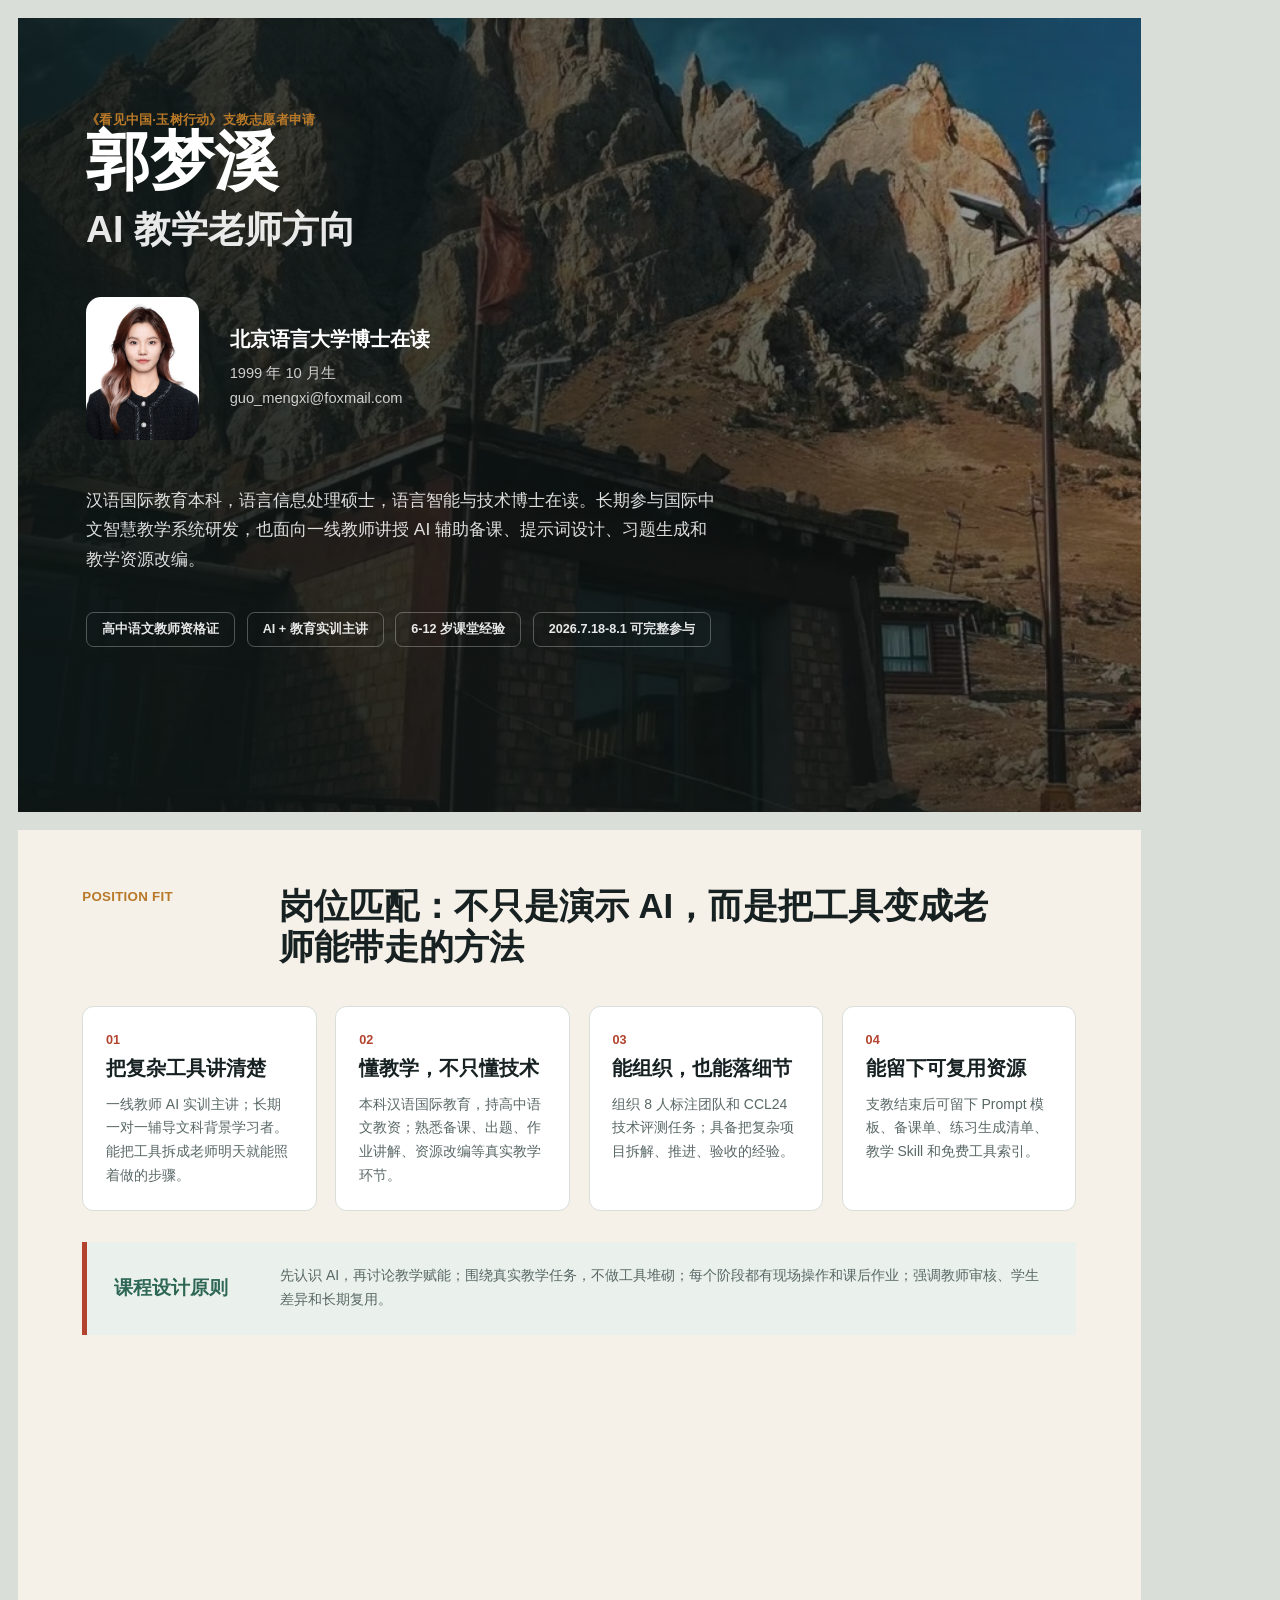
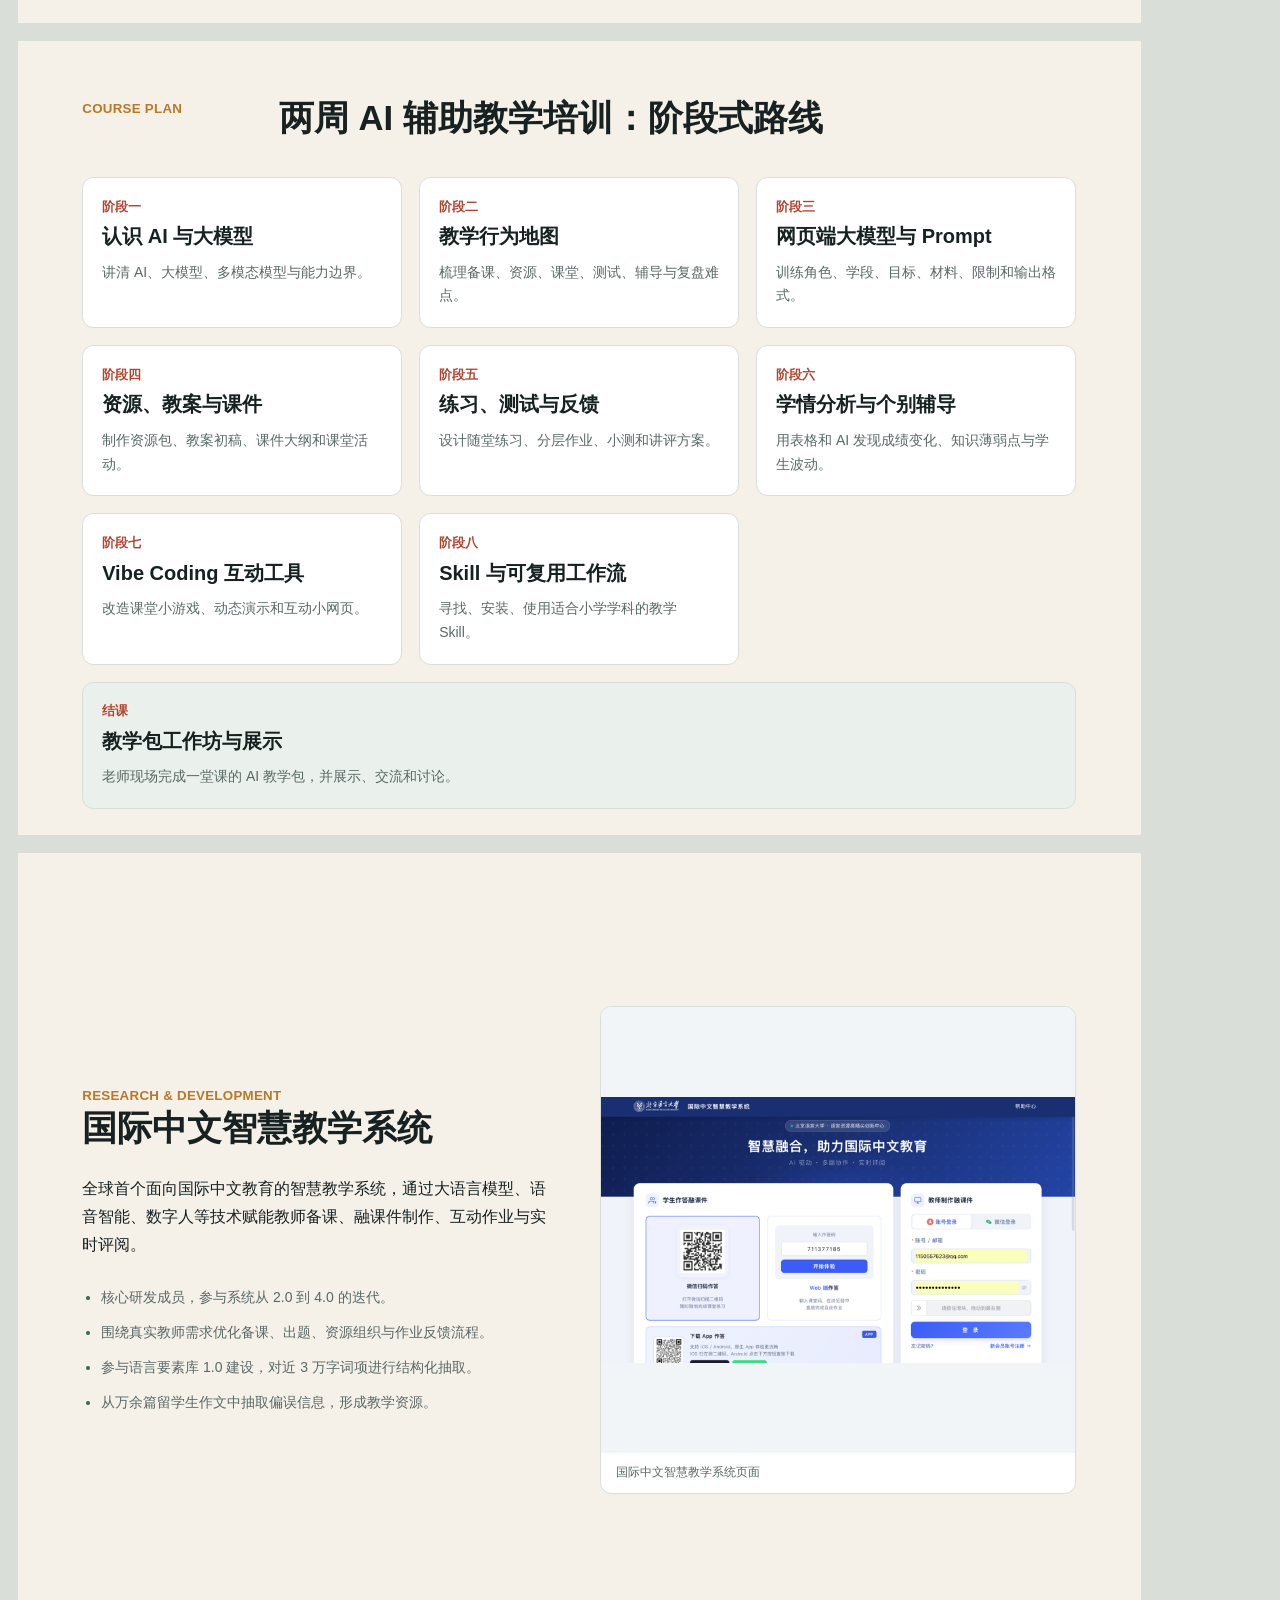
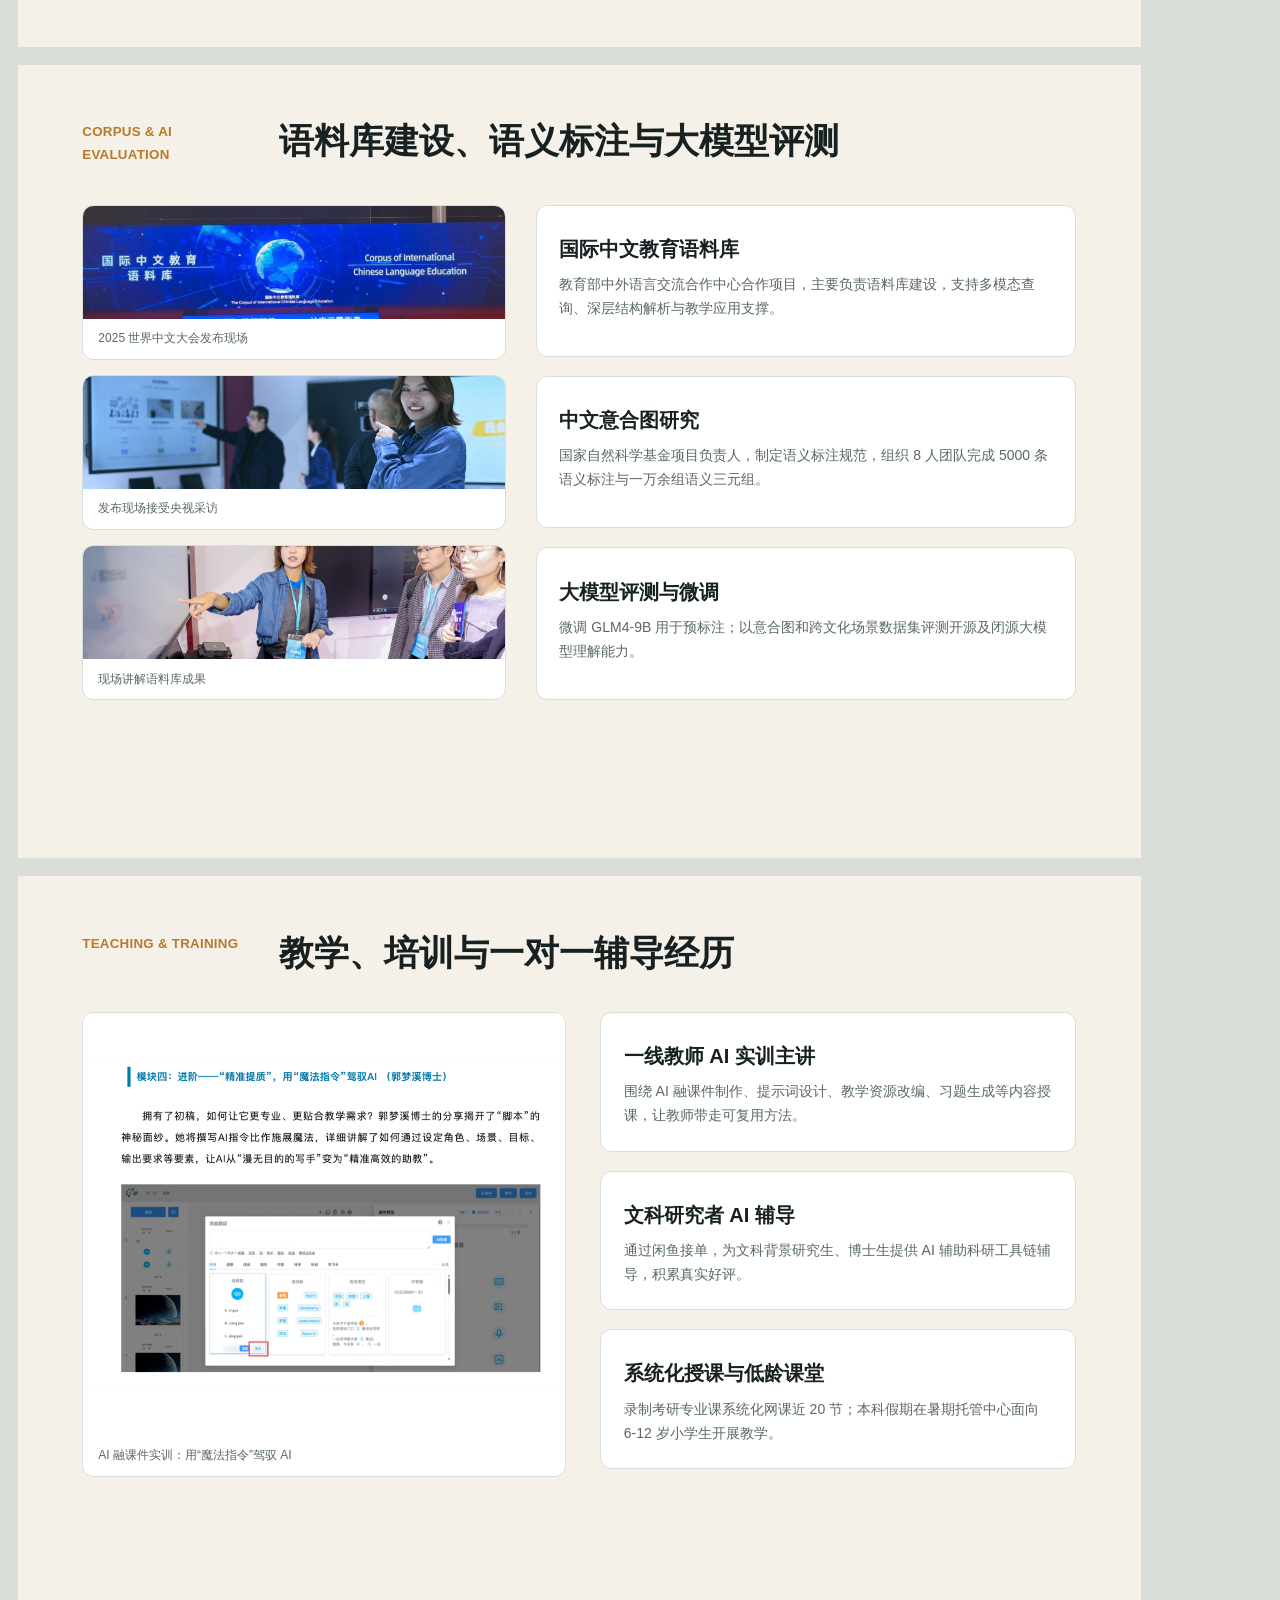
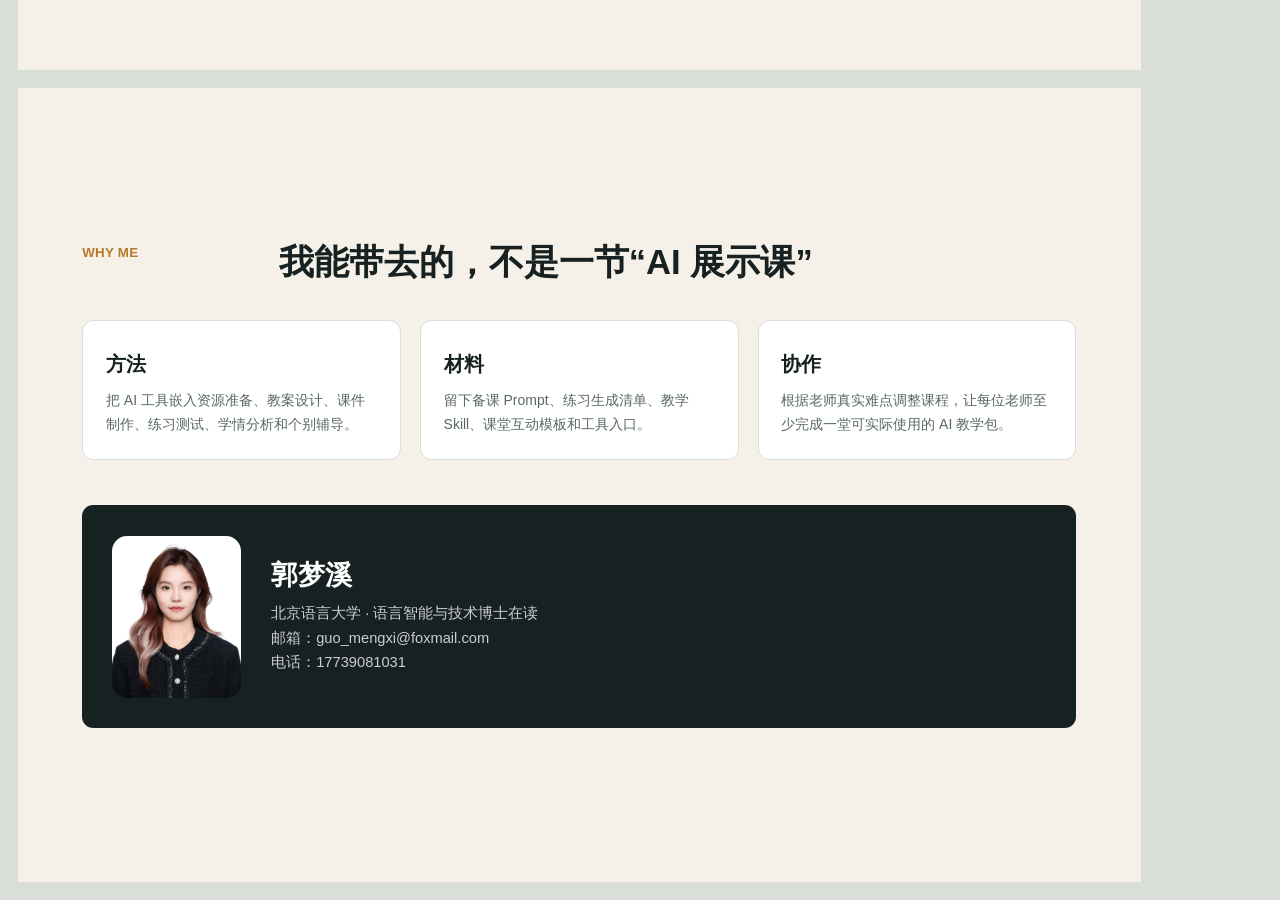
==== pdf.html @ 5f8d4971 "Add landscape PDF resume page" ====
<!doctype html>
<html lang="zh-CN">
  <head>
    <meta charset="UTF-8" />
    <meta name="viewport" content="width=device-width, initial-scale=1.0" />
    <title>郭梦溪｜AI 教学老师横向简历</title>
    <link rel="stylesheet" href="pdf.css" />
  </head>
  <body>
    <main class="deck">
      <section class="page cover-page">
        <img class="cover-bg" src="assets/yushu-mountain-hero.jpg" alt="" />
        <div class="cover-overlay"></div>
        <div class="cover-content">
          <p class="kicker">《看见中国·玉树行动》支教志愿者申请</p>
          <h1>郭梦溪</h1>
          <h2>AI 教学老师方向</h2>
          <div class="profile-row">
            <img src="assets/profile-home.jpg" alt="郭梦溪个人照片" />
            <div>
              <strong>北京语言大学博士在读</strong>
              <span>1999 年 10 月生</span>
              <span>guo_mengxi@foxmail.com</span>
            </div>
          </div>
          <p class="cover-summary">
            汉语国际教育本科，语言信息处理硕士，语言智能与技术博士在读。长期参与国际中文智慧教学系统研发，也面向一线教师讲授 AI 辅助备课、提示词设计、习题生成和教学资源改编。
          </p>
          <div class="tag-row">
            <span>高中语文教师资格证</span>
            <span>AI + 教育实训主讲</span>
            <span>6-12 岁课堂经验</span>
            <span>2026.7.18-8.1 可完整参与</span>
          </div>
        </div>
      </section>

      <section class="page">
        <div class="page-head">
          <p class="kicker">Position fit</p>
          <h2>岗位匹配：不只是演示 AI，而是把工具变成老师能带走的方法</h2>
        </div>
        <div class="fit-layout">
          <article>
            <span>01</span>
            <h3>把复杂工具讲清楚</h3>
            <p>一线教师 AI 实训主讲；长期一对一辅导文科背景学习者。能把工具拆成老师明天就能照着做的步骤。</p>
          </article>
          <article>
            <span>02</span>
            <h3>懂教学，不只懂技术</h3>
            <p>本科汉语国际教育，持高中语文教资；熟悉备课、出题、作业讲解、资源改编等真实教学环节。</p>
          </article>
          <article>
            <span>03</span>
            <h3>能组织，也能落细节</h3>
            <p>组织 8 人标注团队和 CCL24 技术评测任务；具备把复杂项目拆解、推进、验收的经验。</p>
          </article>
          <article>
            <span>04</span>
            <h3>能留下可复用资源</h3>
            <p>支教结束后可留下 Prompt 模板、备课单、练习生成清单、教学 Skill 和免费工具索引。</p>
          </article>
        </div>
        <div class="quote-band">
          <strong>课程设计原则</strong>
          <p>先认识 AI，再讨论教学赋能；围绕真实教学任务，不做工具堆砌；每个阶段都有现场操作和课后作业；强调教师审核、学生差异和长期复用。</p>
        </div>
      </section>

      <section class="page">
        <div class="page-head">
          <p class="kicker">Course plan</p>
          <h2>两周 AI 辅助教学培训：阶段式路线</h2>
        </div>
        <div class="stage-grid">
          <article><span>阶段一</span><h3>认识 AI 与大模型</h3><p>讲清 AI、大模型、多模态模型与能力边界。</p></article>
          <article><span>阶段二</span><h3>教学行为地图</h3><p>梳理备课、资源、课堂、测试、辅导与复盘难点。</p></article>
          <article><span>阶段三</span><h3>网页端大模型与 Prompt</h3><p>训练角色、学段、目标、材料、限制和输出格式。</p></article>
          <article><span>阶段四</span><h3>资源、教案与课件</h3><p>制作资源包、教案初稿、课件大纲和课堂活动。</p></article>
          <article><span>阶段五</span><h3>练习、测试与反馈</h3><p>设计随堂练习、分层作业、小测和讲评方案。</p></article>
          <article><span>阶段六</span><h3>学情分析与个别辅导</h3><p>用表格和 AI 发现成绩变化、知识薄弱点与学生波动。</p></article>
          <article><span>阶段七</span><h3>Vibe Coding 互动工具</h3><p>改造课堂小游戏、动态演示和互动小网页。</p></article>
          <article><span>阶段八</span><h3>Skill 与可复用工作流</h3><p>寻找、安装、使用适合小学学科的教学 Skill。</p></article>
          <article class="wide"><span>结课</span><h3>教学包工作坊与展示</h3><p>老师现场完成一堂课的 AI 教学包，并展示、交流和讨论。</p></article>
        </div>
      </section>

      <section class="page split-page">
        <div>
          <div class="page-head compact">
            <p class="kicker">Research & development</p>
            <h2>国际中文智慧教学系统</h2>
          </div>
          <p class="lead">
            全球首个面向国际中文教育的智慧教学系统，通过大语言模型、语音智能、数字人等技术赋能教师备课、融课件制作、互动作业与实时评阅。
          </p>
          <ul class="bullet-list">
            <li>核心研发成员，参与系统从 2.0 到 4.0 的迭代。</li>
            <li>围绕真实教师需求优化备课、出题、资源组织与作业反馈流程。</li>
            <li>参与语言要素库 1.0 建设，对近 3 万字词项进行结构化抽取。</li>
            <li>从万余篇留学生作文中抽取偏误信息，形成教学资源。</li>
          </ul>
        </div>
        <figure class="image-card">
          <img src="assets/smart-teaching-system-page.png" alt="国际中文智慧教学系统页面" />
          <figcaption>国际中文智慧教学系统页面</figcaption>
        </figure>
      </section>

      <section class="page research-page">
        <div class="page-head">
          <p class="kicker">Corpus & AI evaluation</p>
          <h2>语料库建设、语义标注与大模型评测</h2>
        </div>
        <div class="research-layout">
          <div class="photo-strip">
            <figure><img src="assets/corpus-launch.jpg" alt="" /><figcaption>2025 世界中文大会发布现场</figcaption></figure>
            <figure><img src="assets/hero-smart-classroom.jpg" alt="" /><figcaption>发布现场接受央视采访</figcaption></figure>
            <figure><img src="assets/training-demo.jpg" alt="" /><figcaption>现场讲解语料库成果</figcaption></figure>
          </div>
          <div class="research-cards">
            <article>
              <h3>国际中文教育语料库</h3>
              <p>教育部中外语言交流合作中心合作项目，主要负责语料库建设，支持多模态查询、深层结构解析与教学应用支撑。</p>
            </article>
            <article>
              <h3>中文意合图研究</h3>
              <p>国家自然科学基金项目负责人，制定语义标注规范，组织 8 人团队完成 5000 条语义标注与一万余组语义三元组。</p>
            </article>
            <article>
              <h3>大模型评测与微调</h3>
              <p>微调 GLM4-9B 用于预标注；以意合图和跨文化场景数据集评测开源及闭源大模型理解能力。</p>
            </article>
          </div>
        </div>
      </section>

      <section class="page teaching-page">
        <div class="page-head">
          <p class="kicker">Teaching & training</p>
          <h2>教学、培训与一对一辅导经历</h2>
        </div>
        <div class="teaching-layout">
          <figure class="image-card">
            <img src="assets/training-article-2.png" alt="AI 实训课推文截图" />
            <figcaption>AI 融课件实训：用“魔法指令”驾驭 AI</figcaption>
          </figure>
          <div class="teaching-cards">
            <article>
              <h3>一线教师 AI 实训主讲</h3>
              <p>围绕 AI 融课件制作、提示词设计、教学资源改编、习题生成等内容授课，让教师带走可复用方法。</p>
            </article>
            <article>
              <h3>文科研究者 AI 辅导</h3>
              <p>通过闲鱼接单，为文科背景研究生、博士生提供 AI 辅助科研工具链辅导，积累真实好评。</p>
            </article>
            <article>
              <h3>系统化授课与低龄课堂</h3>
              <p>录制考研专业课系统化网课近 20 节；本科假期在暑期托管中心面向 6-12 岁小学生开展教学。</p>
            </article>
          </div>
        </div>
      </section>

      <section class="page final-page">
        <div class="page-head">
          <p class="kicker">Why me</p>
          <h2>我能带去的，不是一节“AI 展示课”</h2>
        </div>
        <div class="final-grid">
          <article>
            <h3>方法</h3>
            <p>把 AI 工具嵌入资源准备、教案设计、课件制作、练习测试、学情分析和个别辅导。</p>
          </article>
          <article>
            <h3>材料</h3>
            <p>留下备课 Prompt、练习生成清单、教学 Skill、课堂互动模板和工具入口。</p>
          </article>
          <article>
            <h3>协作</h3>
            <p>根据老师真实难点调整课程，让每位老师至少完成一堂可实际使用的 AI 教学包。</p>
          </article>
        </div>
        <div class="contact-card">
          <img src="assets/profile-home.jpg" alt="郭梦溪个人照片" />
          <div>
            <h3>郭梦溪</h3>
            <p>北京语言大学 · 语言智能与技术博士在读</p>
            <p>邮箱：guo_mengxi@foxmail.com</p>
            <p>电话：17739081031</p>
          </div>
        </div>
      </section>
    </main>
  </body>
</html>
---- pdf.css ----
:root {
  --ink: #172121;
  --muted: #596866;
  --paper: #f5f1e9;
  --white: #ffffff;
  --green: #2d6655;
  --gold: #b87928;
  --red: #b3432e;
  --line: #d8ded8;
}

* {
  box-sizing: border-box;
}

html,
body {
  margin: 0;
  background: #d9ded8;
  color: var(--ink);
  font-family:
    -apple-system,
    BlinkMacSystemFont,
    "PingFang SC",
    "Microsoft YaHei",
    sans-serif;
}

@page {
  size: A4 landscape;
  margin: 0;
}

.deck {
  display: grid;
  gap: 18px;
  padding: 18px;
}

.page {
  position: relative;
  width: 297mm;
  height: 210mm;
  padding: 15mm 17mm;
  overflow: hidden;
  background: var(--paper);
  page-break-after: always;
}

.page:last-child {
  page-break-after: auto;
}

.page-head {
  display: grid;
  grid-template-columns: 42mm 1fr;
  gap: 10mm;
  align-items: start;
  margin-bottom: 10mm;
}

.page-head.compact {
  display: block;
  margin-bottom: 7mm;
}

.kicker {
  margin: 0;
  color: var(--gold);
  font-size: 10pt;
  font-weight: 900;
  letter-spacing: 0.02em;
  text-transform: uppercase;
}

h1,
h2,
h3,
p {
  margin: 0;
}

h1 {
  font-size: 48pt;
  line-height: 0.95;
}

h2 {
  max-width: 190mm;
  font-size: 26pt;
  line-height: 1.18;
}

h3 {
  font-size: 15pt;
  line-height: 1.3;
}

p,
li {
  color: var(--muted);
  font-size: 10.5pt;
  line-height: 1.7;
}

.cover-page {
  padding: 0;
  color: var(--white);
  background: var(--ink);
}

.cover-bg,
.cover-overlay {
  position: absolute;
  inset: 0;
  width: 100%;
  height: 100%;
}

.cover-bg {
  object-fit: cover;
  object-position: center 58%;
}

.cover-overlay {
  background:
    linear-gradient(90deg, rgba(13, 21, 20, 0.9) 0%, rgba(13, 21, 20, 0.58) 58%, rgba(13, 21, 20, 0.14) 100%),
    linear-gradient(0deg, rgba(13, 21, 20, 0.62), rgba(13, 21, 20, 0.05));
}

.cover-content {
  position: relative;
  z-index: 1;
  width: 185mm;
  padding: 24mm 0 0 18mm;
}

.cover-page h2 {
  margin-top: 4mm;
  color: rgba(255, 255, 255, 0.9);
  font-size: 28pt;
}

.profile-row {
  display: grid;
  grid-template-columns: 30mm 1fr;
  gap: 8mm;
  align-items: center;
  margin-top: 12mm;
}

.profile-row img,
.contact-card img {
  width: 30mm;
  height: 38mm;
  border-radius: 4mm;
  object-fit: cover;
  background: var(--white);
}

.profile-row strong,
.profile-row span {
  display: block;
}

.profile-row strong {
  margin-bottom: 2mm;
  font-size: 15pt;
}

.profile-row span {
  color: rgba(255, 255, 255, 0.78);
  font-size: 11pt;
  line-height: 1.7;
}

.cover-summary {
  max-width: 170mm;
  margin-top: 12mm;
  color: rgba(255, 255, 255, 0.86);
  font-size: 13pt;
  line-height: 1.7;
}

.tag-row {
  display: flex;
  flex-wrap: wrap;
  gap: 3mm;
  margin-top: 10mm;
}

.tag-row span {
  min-height: 9mm;
  padding: 2.2mm 4mm;
  border: 0.35mm solid rgba(255, 255, 255, 0.28);
  border-radius: 2mm;
  color: rgba(255, 255, 255, 0.9);
  font-size: 9.5pt;
  font-weight: 800;
}

.fit-layout,
.final-grid {
  display: grid;
  grid-template-columns: repeat(4, minmax(0, 1fr));
  gap: 5mm;
}

.fit-layout article,
.stage-grid article,
.research-cards article,
.teaching-cards article,
.final-grid article {
  padding: 6mm;
  border: 0.35mm solid var(--line);
  border-radius: 3mm;
  background: var(--white);
}

.fit-layout span,
.stage-grid span {
  color: var(--red);
  font-size: 9.5pt;
  font-weight: 900;
}

.fit-layout h3,
.stage-grid h3,
.research-cards h3,
.teaching-cards h3,
.final-grid h3 {
  margin-top: 2mm;
}

.fit-layout p,
.stage-grid p,
.research-cards p,
.teaching-cards p,
.final-grid p {
  margin-top: 3mm;
}

.quote-band {
  display: grid;
  grid-template-columns: 36mm 1fr;
  gap: 8mm;
  align-items: center;
  margin-top: 8mm;
  padding: 6mm 7mm;
  border-left: 1.4mm solid var(--red);
  background: #eaf1ec;
}

.quote-band strong {
  color: var(--green);
  font-size: 14pt;
}

.stage-grid {
  display: grid;
  grid-template-columns: repeat(3, minmax(0, 1fr));
  gap: 4.5mm;
}

.stage-grid article {
  min-height: 31mm;
  padding: 5mm;
}

.stage-grid .wide {
  grid-column: 1 / -1;
  min-height: 25mm;
  background: #eaf1ec;
}

.split-page {
  display: grid;
  grid-template-columns: 1fr 126mm;
  gap: 11mm;
  align-items: center;
}

.lead {
  margin-bottom: 7mm;
  color: var(--ink);
  font-size: 12pt;
  line-height: 1.75;
}

.bullet-list {
  display: grid;
  gap: 3mm;
  padding-left: 5mm;
  margin: 0;
}

.bullet-list li::marker {
  color: var(--green);
}

.image-card {
  margin: 0;
  overflow: hidden;
  border: 0.35mm solid var(--line);
  border-radius: 3mm;
  background: var(--white);
}

.image-card img {
  display: block;
  width: 100%;
  height: 118mm;
  object-fit: contain;
  background: #f2f5f7;
}

.image-card figcaption,
.photo-strip figcaption {
  padding: 3mm 4mm;
  color: var(--muted);
  font-size: 9pt;
}

.research-layout {
  display: grid;
  grid-template-columns: 112mm 1fr;
  gap: 8mm;
}

.photo-strip {
  display: grid;
  gap: 4mm;
}

.photo-strip figure {
  margin: 0;
  overflow: hidden;
  border: 0.35mm solid var(--line);
  border-radius: 3mm;
  background: var(--white);
}

.photo-strip img {
  display: block;
  width: 100%;
  height: 30mm;
  object-fit: cover;
}

.research-cards,
.teaching-cards {
  display: grid;
  gap: 5mm;
}

.teaching-layout {
  display: grid;
  grid-template-columns: 128mm 1fr;
  gap: 9mm;
  align-items: start;
}

.teaching-page .image-card img {
  height: 112mm;
  object-fit: contain;
  background: var(--white);
}

.final-page {
  display: grid;
  align-content: center;
}

.final-grid {
  grid-template-columns: repeat(3, minmax(0, 1fr));
}

.contact-card {
  display: grid;
  grid-template-columns: 34mm 1fr;
  gap: 8mm;
  align-items: center;
  margin-top: 12mm;
  padding: 8mm;
  border-radius: 3mm;
  background: var(--ink);
  color: var(--white);
}

.contact-card img {
  width: 34mm;
  height: 43mm;
}

.contact-card h3 {
  margin-bottom: 2mm;
  font-size: 20pt;
}

.contact-card p {
  color: rgba(255, 255, 255, 0.78);
  font-size: 11pt;
}

@media print {
  html,
  body {
    width: 297mm;
    background: var(--white);
  }

  .deck {
    display: block;
    padding: 0;
  }

  .page {
    margin: 0;
    box-shadow: none;
  }
}
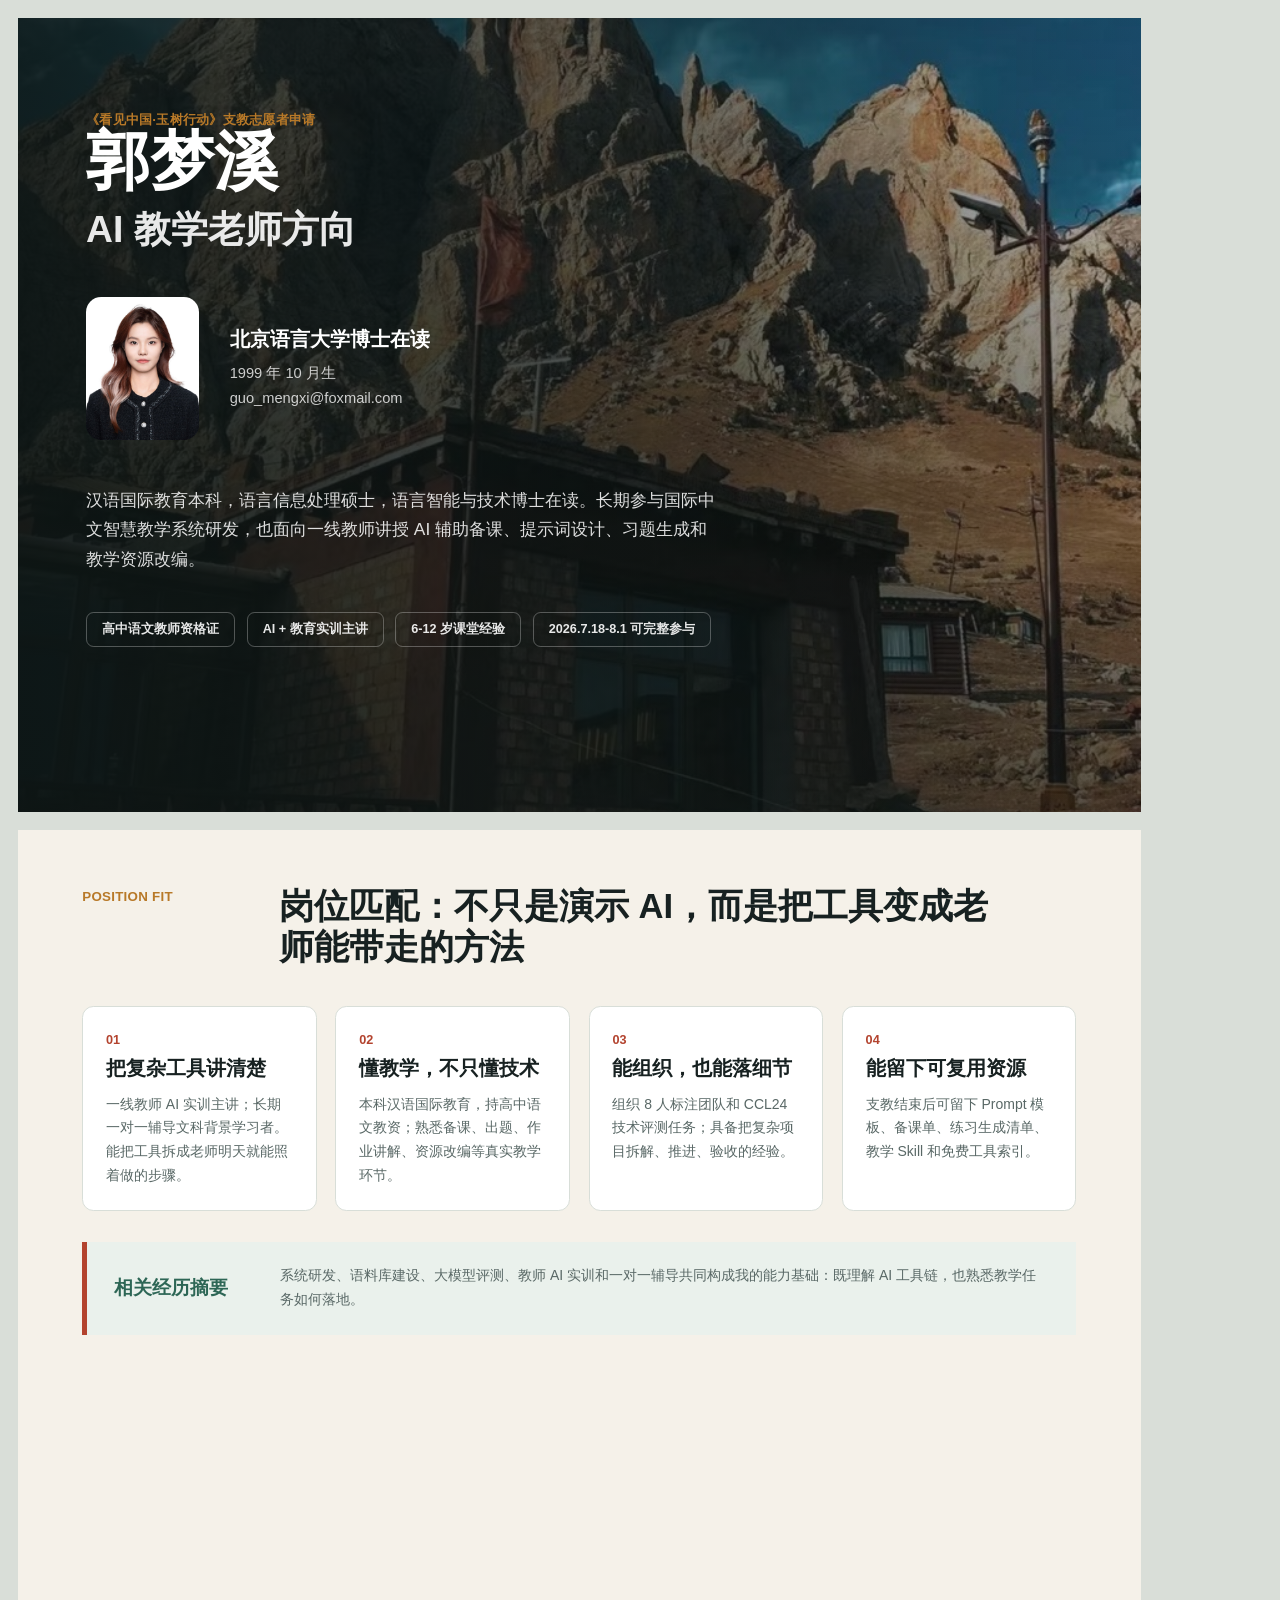
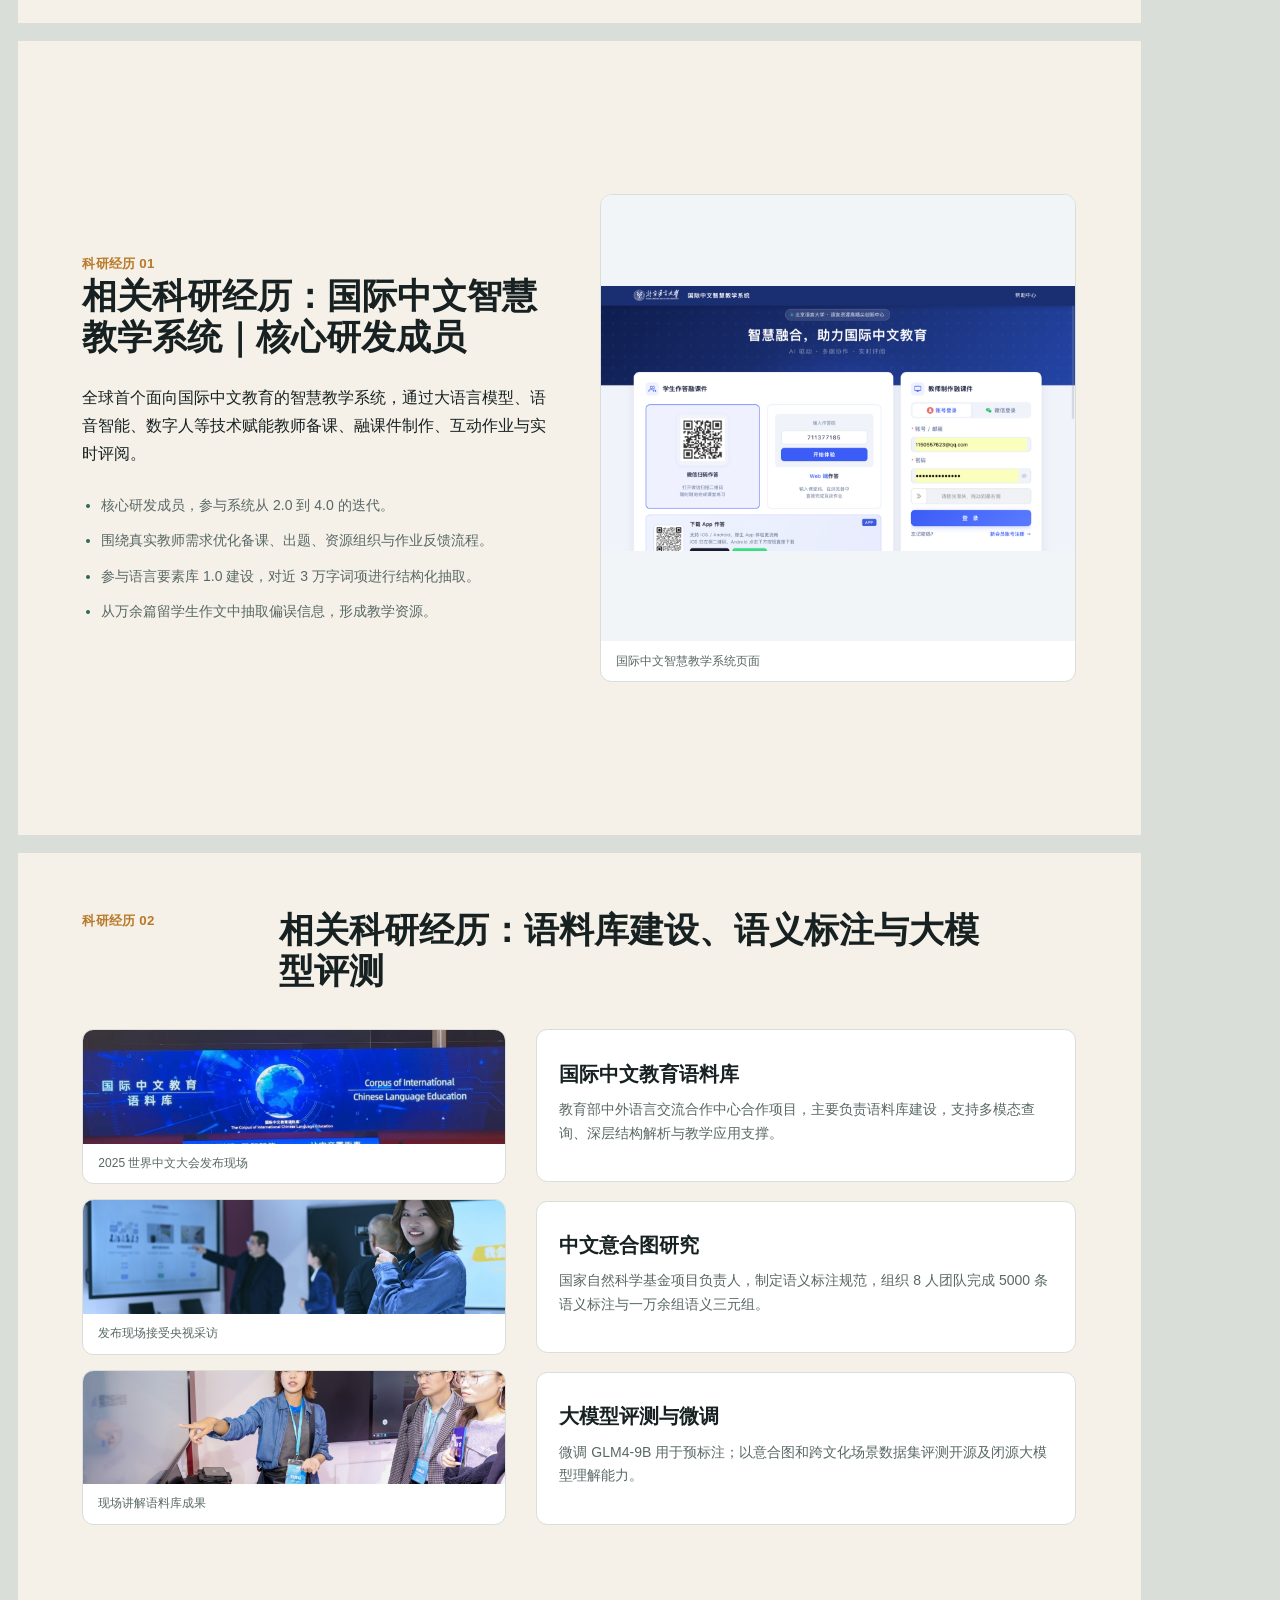
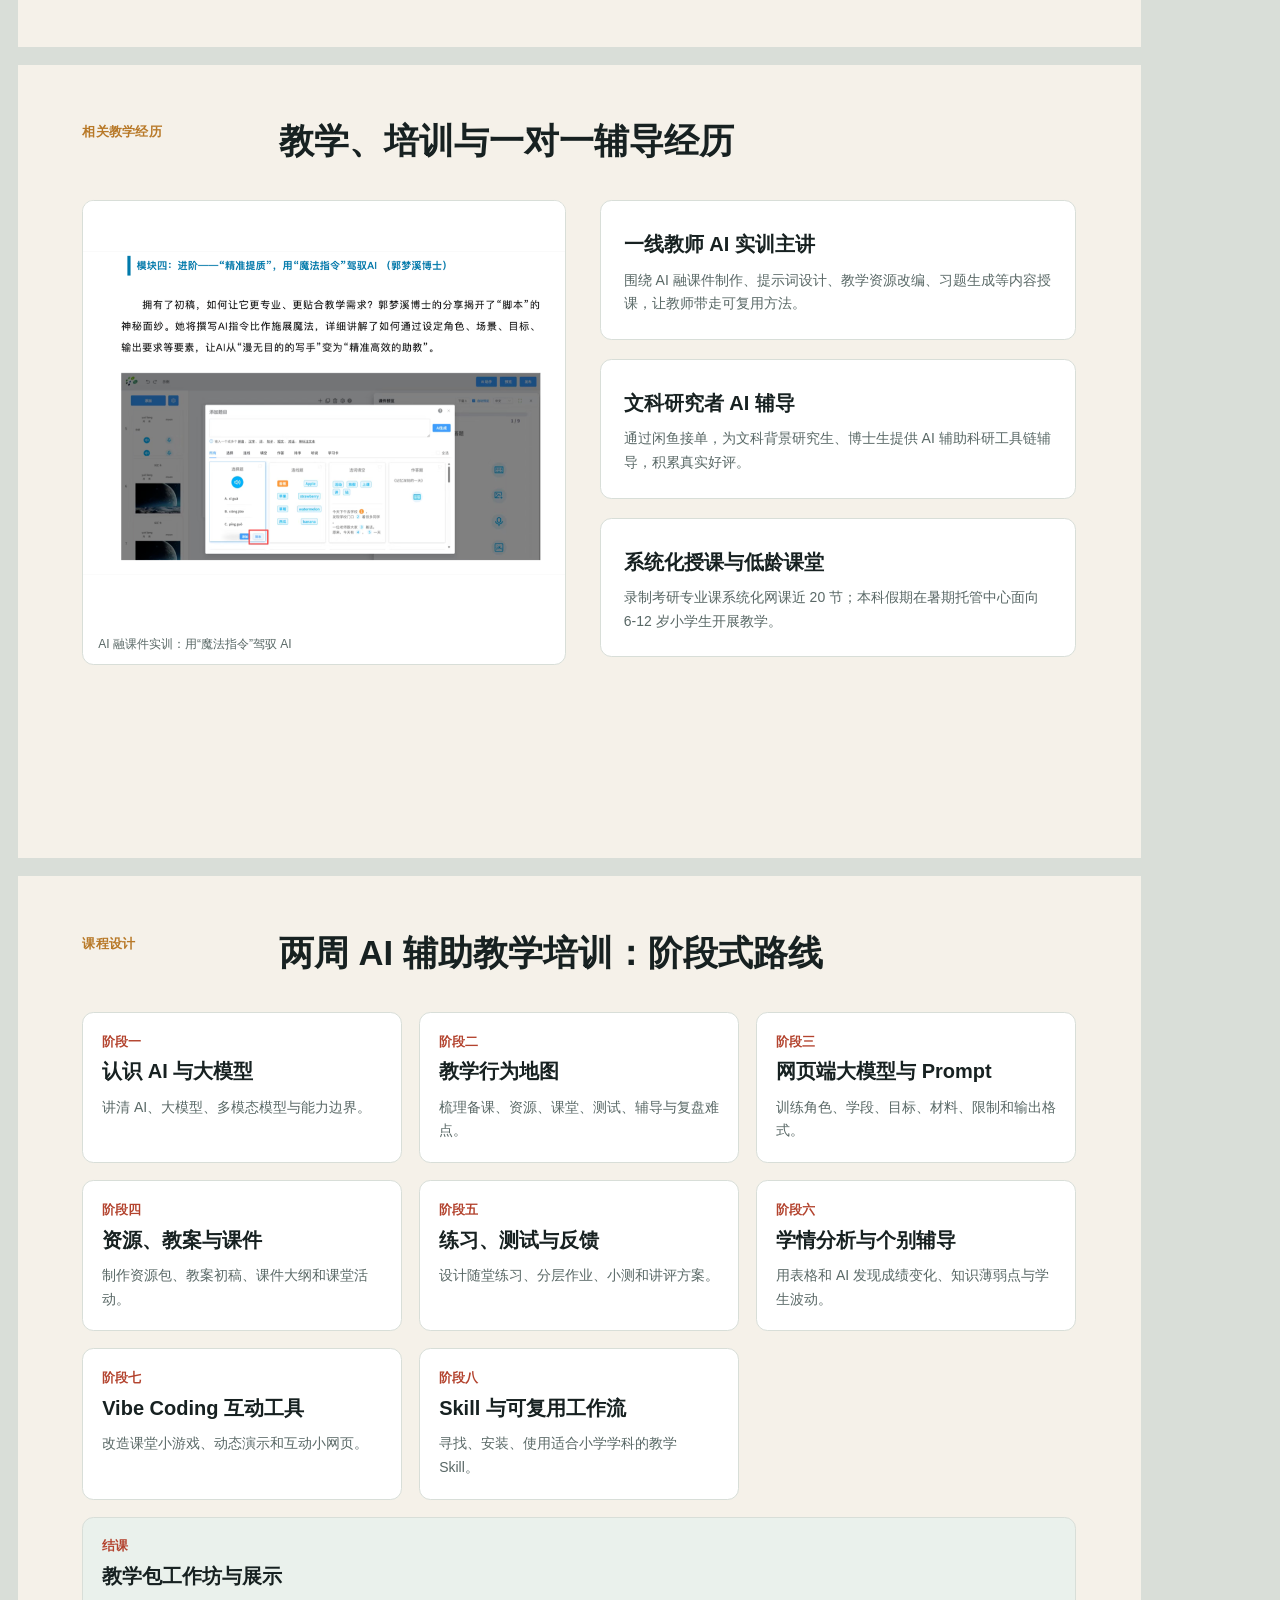
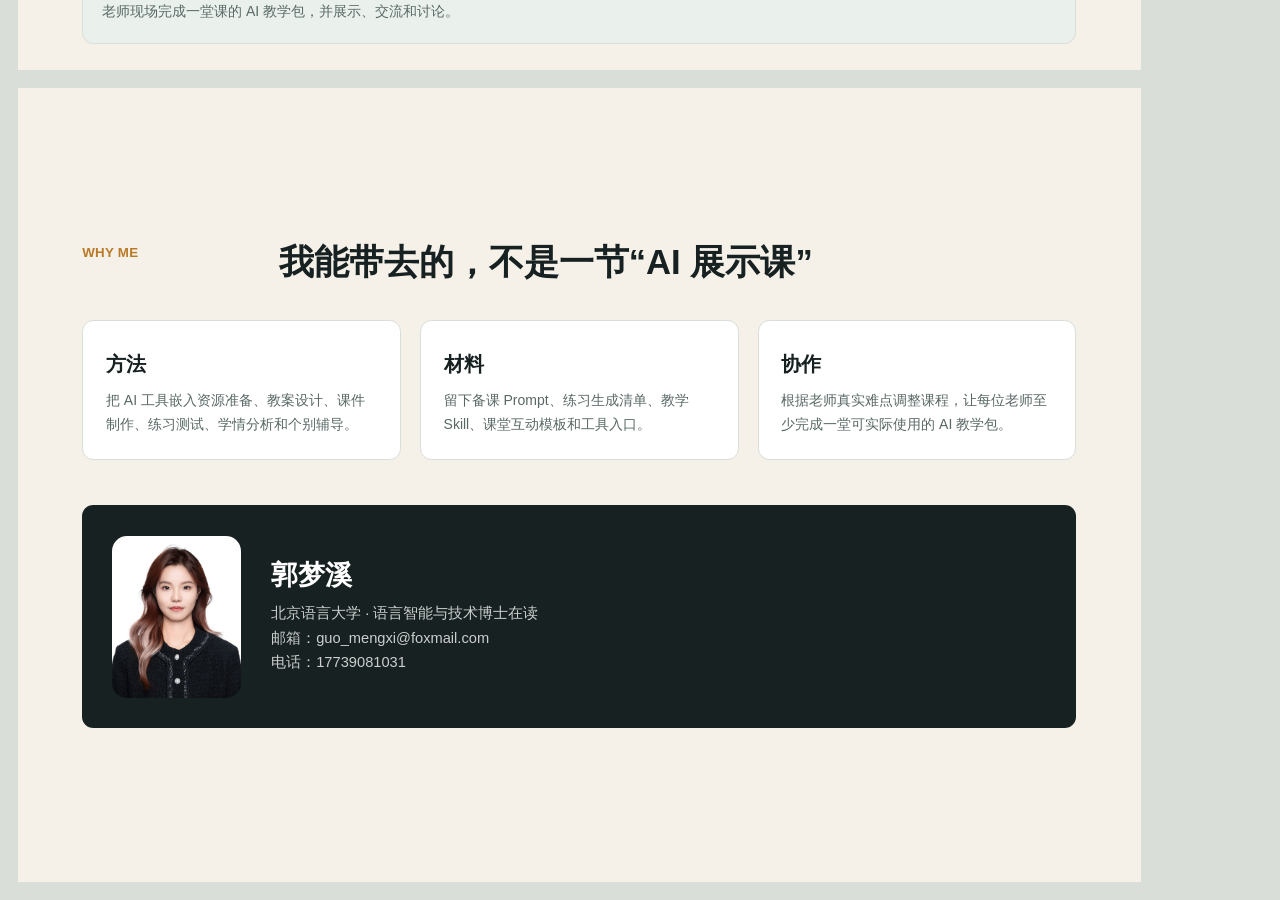
==== commit 545cc8be: "Reorder PDF resume sections" ====
--- a/pdf.html
+++ b/pdf.html
@@ -63,34 +63,16 @@
           </article>
         </div>
         <div class="quote-band">
-          <strong>课程设计原则</strong>
-          <p>先认识 AI，再讨论教学赋能；围绕真实教学任务，不做工具堆砌；每个阶段都有现场操作和课后作业；强调教师审核、学生差异和长期复用。</p>
-        </div>
-      </section>
-
-      <section class="page">
-        <div class="page-head">
-          <p class="kicker">Course plan</p>
-          <h2>两周 AI 辅助教学培训：阶段式路线</h2>
-        </div>
-        <div class="stage-grid">
-          <article><span>阶段一</span><h3>认识 AI 与大模型</h3><p>讲清 AI、大模型、多模态模型与能力边界。</p></article>
-          <article><span>阶段二</span><h3>教学行为地图</h3><p>梳理备课、资源、课堂、测试、辅导与复盘难点。</p></article>
-          <article><span>阶段三</span><h3>网页端大模型与 Prompt</h3><p>训练角色、学段、目标、材料、限制和输出格式。</p></article>
-          <article><span>阶段四</span><h3>资源、教案与课件</h3><p>制作资源包、教案初稿、课件大纲和课堂活动。</p></article>
-          <article><span>阶段五</span><h3>练习、测试与反馈</h3><p>设计随堂练习、分层作业、小测和讲评方案。</p></article>
-          <article><span>阶段六</span><h3>学情分析与个别辅导</h3><p>用表格和 AI 发现成绩变化、知识薄弱点与学生波动。</p></article>
-          <article><span>阶段七</span><h3>Vibe Coding 互动工具</h3><p>改造课堂小游戏、动态演示和互动小网页。</p></article>
-          <article><span>阶段八</span><h3>Skill 与可复用工作流</h3><p>寻找、安装、使用适合小学学科的教学 Skill。</p></article>
-          <article class="wide"><span>结课</span><h3>教学包工作坊与展示</h3><p>老师现场完成一堂课的 AI 教学包，并展示、交流和讨论。</p></article>
+          <strong>相关经历摘要</strong>
+          <p>系统研发、语料库建设、大模型评测、教师 AI 实训和一对一辅导共同构成我的能力基础：既理解 AI 工具链，也熟悉教学任务如何落地。</p>
         </div>
       </section>
 
       <section class="page split-page">
         <div>
           <div class="page-head compact">
-            <p class="kicker">Research & development</p>
-            <h2>国际中文智慧教学系统</h2>
+            <p class="kicker">科研经历 01</p>
+            <h2>相关科研经历：国际中文智慧教学系统｜核心研发成员</h2>
           </div>
           <p class="lead">
             全球首个面向国际中文教育的智慧教学系统，通过大语言模型、语音智能、数字人等技术赋能教师备课、融课件制作、互动作业与实时评阅。
@@ -110,8 +92,8 @@
 
       <section class="page research-page">
         <div class="page-head">
-          <p class="kicker">Corpus & AI evaluation</p>
-          <h2>语料库建设、语义标注与大模型评测</h2>
+          <p class="kicker">科研经历 02</p>
+          <h2>相关科研经历：语料库建设、语义标注与大模型评测</h2>
         </div>
         <div class="research-layout">
           <div class="photo-strip">
@@ -138,7 +120,7 @@
 
       <section class="page teaching-page">
         <div class="page-head">
-          <p class="kicker">Teaching & training</p>
+          <p class="kicker">相关教学经历</p>
           <h2>教学、培训与一对一辅导经历</h2>
         </div>
         <div class="teaching-layout">
@@ -160,6 +142,24 @@
               <p>录制考研专业课系统化网课近 20 节；本科假期在暑期托管中心面向 6-12 岁小学生开展教学。</p>
             </article>
           </div>
+        </div>
+      </section>
+
+      <section class="page">
+        <div class="page-head">
+          <p class="kicker">课程设计</p>
+          <h2>两周 AI 辅助教学培训：阶段式路线</h2>
+        </div>
+        <div class="stage-grid">
+          <article><span>阶段一</span><h3>认识 AI 与大模型</h3><p>讲清 AI、大模型、多模态模型与能力边界。</p></article>
+          <article><span>阶段二</span><h3>教学行为地图</h3><p>梳理备课、资源、课堂、测试、辅导与复盘难点。</p></article>
+          <article><span>阶段三</span><h3>网页端大模型与 Prompt</h3><p>训练角色、学段、目标、材料、限制和输出格式。</p></article>
+          <article><span>阶段四</span><h3>资源、教案与课件</h3><p>制作资源包、教案初稿、课件大纲和课堂活动。</p></article>
+          <article><span>阶段五</span><h3>练习、测试与反馈</h3><p>设计随堂练习、分层作业、小测和讲评方案。</p></article>
+          <article><span>阶段六</span><h3>学情分析与个别辅导</h3><p>用表格和 AI 发现成绩变化、知识薄弱点与学生波动。</p></article>
+          <article><span>阶段七</span><h3>Vibe Coding 互动工具</h3><p>改造课堂小游戏、动态演示和互动小网页。</p></article>
+          <article><span>阶段八</span><h3>Skill 与可复用工作流</h3><p>寻找、安装、使用适合小学学科的教学 Skill。</p></article>
+          <article class="wide"><span>结课</span><h3>教学包工作坊与展示</h3><p>老师现场完成一堂课的 AI 教学包，并展示、交流和讨论。</p></article>
         </div>
       </section>
 
